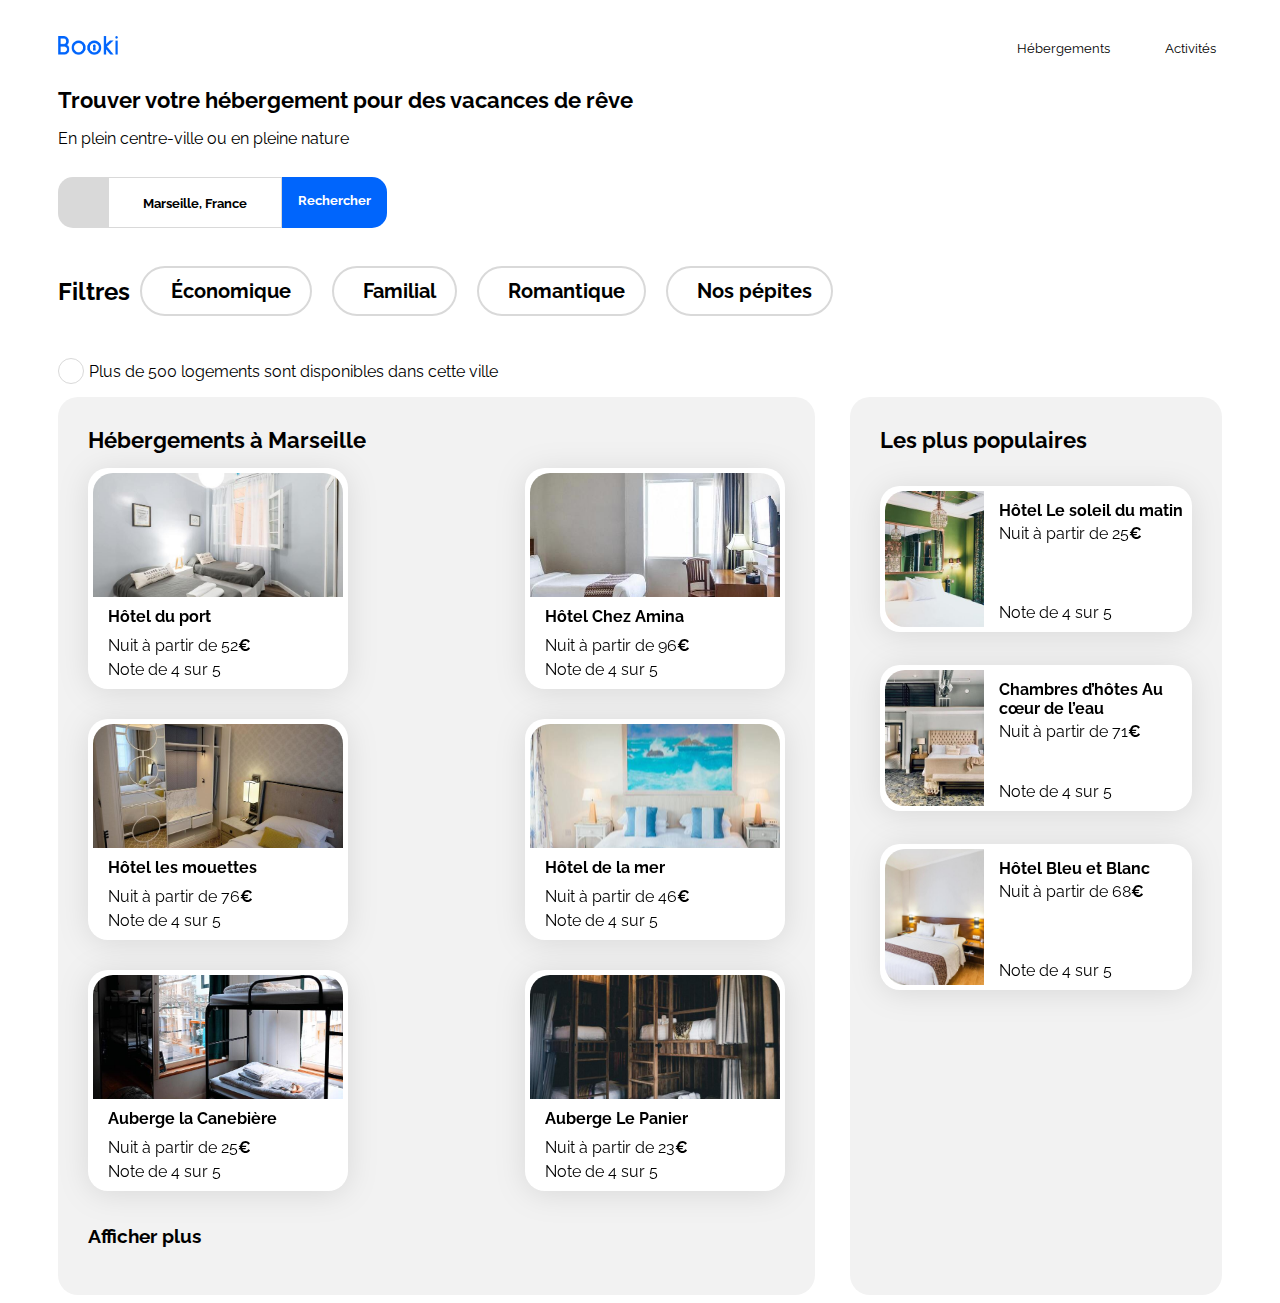
==== Projet 3/booki-starter-code-master/index.html @ 484a1b24 "Projet 3" ====
<!DOCTYPE html>
<html lang="fr">

<head>
    <meta charset="UTF-8">
    <meta name="viewport" content="width=device-width, initial-scale=1.0">
    <title>Booki</title>
    <link rel="preconnect" href="https://fonts.googleapis.com">
    <link rel="preconnect" href="https://fonts.gstatic.com" crossorigin>
    <link href="https://fonts.googleapis.com/css2?family=Raleway:wght@400;500;700&display=swap" rel="stylesheet">
    <link rel="stylesheet" href="https://cdnjs.cloudflare.com/ajax/libs/font-awesome/6.2.1/css/all.min.css"
        integrity="sha512-MV7K8+y+gLIBoVD59lQIYicR65iaqukzvf/nwasF0nqhPay5w/9lJmVM2hMDcnK1OnMGCdVK+iQrJ7lzPJQd1w=="
        crossorigin="anonymous" referrerpolicy="no-referrer" />
    <link rel="stylesheet" href="./css/style.css">
</head>

<body>
    <div class="main-container">
        <header>
            <div>
                <img class="logo" src=".//images/logo/Booki.png" alt="Logo Booki">
            </div>
            <nav> <!-- Manque barre top sur CSS -->
                    <button>Hébergements</button>
                    <button>Activités</button>
            </nav>
        </header>
        <main>
            <section class="info">
                <div class="headline">
                    <h2 class="section-title">Trouver votre hébergement pour des vacances de rêve</h2>
                    <p>En plein centre-ville ou en pleine nature</p>
                </div>
                <div class="search-bar">
                    <form action="">
                        <div class="logo-loc"><i class="fa-solid fa-location-dot"></i></div>
                        <input type="text" id="Lieu" value="Marseille, France"/>
                        <button type="submit"><div class="text-button">Rechercher</div></button>
                    </form>
                </div>
                <div class="filterbar">
                    <h2>Filtres</h2>
                    <button id="economique"><div class="logo-filter"><i class="fa-solid fa-money-bill-wave"></i></div> <h2>Économique</h2></button>
                    <button id="familial"><div class="logo-filter"><i class="fa-solid fa-person"></i></div> <h2>Familial</h2></button>
                    <button id="romantique"><div class="logo-filter"><i class="fa-solid fa-heart"></i></div> <h2>Romantique</h2></button>
                    <button id="pepites"><div class="logo-filter"><i class="fa-solid fa-fire"></i></div> <h2>Nos pépites</h2></button>
                </div>
                <div class="infobar">
                    <div><i class="fa-solid fa-info"></i></div>
                    <p>Plus de 500 logements sont disponibles dans cette ville</p>
                </div>
            </section>
            <div class="hebergements-and-populaires">
                <section class="hebergements">
                    <div class="hebergements-title">
                        <h2 class="section-title">Hébergements à Marseille</h2>
                    </div>
                    <div class="hebergements-cards">
                        <a href=""">  <!-- Hôtel du port -->
                            <article class="card">
                                <img src="./images/hebergements/fred-kleber.jpg" alt="Image de la chambre d'hôtel montrant deux lits">
                                <div class="card-content">
                                    <div class="card-txt">
                                        <h3 class="card-title">Hôtel du port</h3>
                                        <p class="card-subtitle">Nuit à partir de 52<span class="euro">€</span></p>
                                    </div>
                                    <div class="card-rating">
                                        <i class="fa-xs fa-solid fa-star" aria-hidden="true"></i>
                                        <i class="fa-xs fa-solid fa-star" aria-hidden="true"></i>
                                        <i class="fa-xs fa-solid fa-star" aria-hidden="true"></i>
                                        <i class="fa-xs fa-solid fa-star" aria-hidden="true"></i>
                                        <i class="fa-xs fa-solid fa-star neutral-star" aria-hidden="true"></i>
                                        <span class="sr-only">Note de 4 sur 5</span>
                                    </div>
                                </div>
                            </article>
                        </a>
                        <a href=""">  <!-- Hôtel Chez Amina -->
                            <article class="card">
                                <img src="./images/hebergements/febrian-zakaria.jpg" alt="Image de la chambre d'hôtel montrant un lit et un bureau">
                                <div class="card-content">
                                    <div class="card-txt">
                                        <h3 class="card-title">Hôtel Chez Amina</h3>
                                        <p class="card-subtitle">Nuit à partir de 96<span class="euro">€</span></p>
                                    </div>
                                    <div class="card-rating">
                                        <i class="fa-xs fa-solid fa-star" aria-hidden="true"></i>
                                        <i class="fa-xs fa-solid fa-star" aria-hidden="true"></i>
                                        <i class="fa-xs fa-solid fa-star" aria-hidden="true"></i>
                                        <i class="fa-xs fa-solid fa-star" aria-hidden="true"></i>
                                        <i class="fa-xs fa-solid fa-star neutral-star" aria-hidden="true"></i>
                                        <span class="sr-only">Note de 4 sur 5</span>
                                    </div>
                                </div>
                            </article>
                        </a>
                        <a href=""">  <!-- Hôtel Les Mouettes -->
                            <article class="card">
                                <img src="./images/hebergements/reisetopia.jpg" alt="Image de la chambre d'hôtel montrant un lit et un dressing">
                                <div class="card-content">
                                    <div class="card-txt">
                                        <h3 class="card-title">Hôtel les mouettes</h3>
                                        <p class="card-subtitle">Nuit à partir de 76<span class="euro">€</span></p>
                                    </div>
                                    <div class="card-rating">
                                        <i class="fa-xs fa-solid fa-star" aria-hidden="true"></i>
                                        <i class="fa-xs fa-solid fa-star" aria-hidden="true"></i>
                                        <i class="fa-xs fa-solid fa-star" aria-hidden="true"></i>
                                        <i class="fa-xs fa-solid fa-star" aria-hidden="true"></i>
                                        <i class="fa-xs fa-solid fa-star neutral-star" aria-hidden="true"></i>
                                        <span class="sr-only">Note de 4 sur 5</span>
                                    </div>
                                </div>
                            </article>
                        </a>
                        <a href=""">  <!-- Hôtel de la mer -->
                            <article class="card">
                                <img src="./images/hebergements/annie-spratt.jpg" alt="Image de la chambre d'hôtel montrant un lit avec un cadre au dessus">
                                <div class="card-content">
                                    <div class="card-txt">
                                        <h3 class="card-title">Hôtel de la mer</h3>
                                        <p class="card-subtitle">Nuit à partir de 46<span class="euro">€</span></p>
                                    </div>
                                    <div class="card-rating">
                                        <i class="fa-xs fa-solid fa-star" aria-hidden="true"></i>
                                        <i class="fa-xs fa-solid fa-star" aria-hidden="true"></i>
                                        <i class="fa-xs fa-solid fa-star" aria-hidden="true"></i>
                                        <i class="fa-xs fa-solid fa-star" aria-hidden="true"></i>
                                        <i class="fa-xs fa-solid fa-star neutral-star" aria-hidden="true"></i>
                                        <span class="sr-only">Note de 4 sur 5</span>
                                    </div>
                                </div>
                            </article>
                        </a>
                        <a href=""">  <!-- Auberge la canebière -->
                            <article class="card">
                                <img src="./images/hebergements/marcus-loke.jpg" alt="Image de la chambre d'hôtel montrant deux lits superposés">
                                <div class="card-content">
                                    <div class="card-txt">
                                        <h3 class="card-title">Auberge la Canebière</h3>
                                        <p class="card-subtitle">Nuit à partir de 25<span class="euro">€</span></p>
                                    </div>
                                    <div class="card-rating">
                                        <i class="fa-xs fa-solid fa-star" aria-hidden="true"></i>
                                        <i class="fa-xs fa-solid fa-star" aria-hidden="true"></i>
                                        <i class="fa-xs fa-solid fa-star" aria-hidden="true"></i>
                                        <i class="fa-xs fa-solid fa-star" aria-hidden="true"></i>
                                        <i class="fa-xs fa-solid fa-star neutral-star" aria-hidden="true"></i>
                                        <span class="sr-only">Note de 4 sur 5</span>
                                    </div>
                                </div>
                            </article>
                        </a>
                        <a href=""">  <!-- Auberge le Panier -->
                            <article class="card">
                                <img src="./images/hebergements/nicate-lee.jpg" alt="Image de la chambre d'hôtel montrant plusieurs lits superposés en bois">
                                <div class="card-content">
                                    <div class="card-txt">
                                        <h3 class="card-title">Auberge Le Panier</h3>
                                        <p class="card-subtitle">Nuit à partir de 23<span class="euro">€</span></p>
                                    </div>
                                    <div class="card-rating">
                                        <i class="fa-xs fa-solid fa-star" aria-hidden="true"></i>
                                        <i class="fa-xs fa-solid fa-star" aria-hidden="true"></i>
                                        <i class="fa-xs fa-solid fa-star" aria-hidden="true"></i>
                                        <i class="fa-xs fa-solid fa-star" aria-hidden="true"></i>
                                        <i class="fa-xs fa-solid fa-star neutral-star" aria-hidden="true"></i>
                                        <span class="sr-only">Note de 4 sur 5</span>
                                    </div>
                                </div>
                            </article>
                        </a>
                    </div>
                    <div>
                        <a href="#">
                            <h3>Afficher plus</h3>
                        </a>
                    </div>
                </section>
                <section class="populaires">
                    <div class="populaires-title">
                        <h2 class="section-title">Les plus populaires</h2>
                        <i class="fa-solid fa-chart-line" aria-hidden="true"></i>
                    </div>
                    <div class="populaires-cards">
                        <a href="#">
                            <article class="card">
                                <img src="./images/hebergements/emile-guillemot.jpg" alt="Image de la chambre d'hôtel montrant un lit">
                                <div class="card-content">
                                    <div class="card-txt">
                                        <h3 class="card-title">Hôtel Le soleil du matin</h3>
                                        <p class="card-subtitle">Nuit à partir de 25<span class="euro">€</span></p>
                                    </div>
                                    <div class="card-rating">
                                        <i class="fa-xs fa-solid fa-star" aria-hidden="true"></i>
                                        <i class="fa-xs fa-solid fa-star" aria-hidden="true"></i>
                                        <i class="fa-xs fa-solid fa-star" aria-hidden="true"></i>
                                        <i class="fa-xs fa-solid fa-star" aria-hidden="true"></i>
                                        <i class="fa-xs fa-solid fa-star neutral-star" aria-hidden="true"></i>
                                        <span class="sr-only">Note de 4 sur 5</span>
                                    </div>
                                </div>
                            </article>
                        </a>
                        <a href="#">
                            <article class="card">
                                <img src="./images/hebergements/aw-creative.jpg" alt="Image de la chambre d'hôtel montrant un lit">
                                <div class="card-content">
                                    <div class="card-txt">
                                        <h3 class="card-title">Chambres d’hôtes Au cœur de l’eau</h3>
                                        <p class="card-subtitle">Nuit à partir de 71<span class="euro">€</span></p>
                                    </div>
                                    <div class="card-rating">
                                        <i class="fa-xs fa-solid fa-star" aria-hidden="true"></i>
                                        <i class="fa-xs fa-solid fa-star" aria-hidden="true"></i>
                                        <i class="fa-xs fa-solid fa-star" aria-hidden="true"></i>
                                        <i class="fa-xs fa-solid fa-star" aria-hidden="true"></i>
                                        <i class="fa-xs fa-solid fa-star neutral-star" aria-hidden="true"></i>
                                        <span class="sr-only">Note de 4 sur 5</span>
                                    </div>
                                </div>
                            </article>
                        </a>
                        <a href="#">
                            <article class="card">
                                <img src="./images/hebergements/febrian-zakaria2.jpg" alt="Image de la chambre d'hôtel montrant un lit">
                                <div class="card-content">
                                    <div class="card-txt">
                                        <h3 class="card-title">Hôtel Bleu et Blanc</h3>
                                        <p class="card-subtitle">Nuit à partir de 68<span class="euro">€</span></p>
                                    </div>
                                    <div class="card-rating">
                                        <i class="fa-xs fa-solid fa-star" aria-hidden="true"></i>
                                        <i class="fa-xs fa-solid fa-star" aria-hidden="true"></i>
                                        <i class="fa-xs fa-solid fa-star" aria-hidden="true"></i>
                                        <i class="fa-xs fa-solid fa-star" aria-hidden="true"></i>
                                        <i class="fa-xs fa-solid fa-star neutral-star" aria-hidden="true"></i>
                                        <span class="sr-only">Note de 4 sur 5</span>
                                    </div>
                                </div>
                            </article>
                        </a>
                    </div>
                </section>
            </div>
        </main>
        <footer></footer>
    </div>
</body>

</html>
---- Projet 3/booki-starter-code-master/css/style.css ----
/****** General ***********/
* {
    font-family: 'Raleway', sans-serif;
}

:root {
    --main-color: #0065FC;
    --main-bg-color: #F2F2F2;
    --filter-bg-color: #DEEBFF;
}

.fa-solid {
    color: var(--main-color);
}

body {
    display: flex;
    justify-content: center;
}

header {
    display: flex;
    justify-content: space-between;
    align-items: center;
    height: 79px;
}

.main-container {
    width: 100%;
    max-width: 1440px;
    padding: 0 50px;
    box-sizing: border-box;
}

a {
    color: inherit;
    text-decoration: none;
}

.logo {
    height: 19px;
}

nav button {
    background: none;
    border: none;
    padding-left: 45px;
    height: 35px;
}

nav button:hover {
    color: #0065FC;
    border-top: #0065FC 2px;
}



.search-bar form {
    display: flex;
    align-items: center;
    height: 49px;
    margin: 30px 0;

    .logo-loc {
        display: flex;
        justify-content: center;
        align-items: center;
        background-color: #D9D9D9;
        height: 51px;
        width: 50px;
        text-align: center;
        border-top-left-radius: 15px;
        border-bottom-left-radius: 15px;

        i {
            font-size: 18px;
            color: black;
        }
    }

    input {
        text-align: center;
        size: 18px;
        font-weight: 700;
        border: #D9D9D9 1px solid;
        height: 100%;
        padding: 0;
        margin: 0;
    }

    button {
        border-top-right-radius: 15px;
        border-bottom-right-radius: 15px;
        color: white;
        background-color: #0065FC;
        border-color: #0065FC;
        border-style: none;
        padding: 15px 16px;
    }

    .text-button {
        height: 21px;
        font-weight: 700;
    }
}

.filterbar {
    margin: 20px 0;
    display: flex;
    align-items: center;

    button {
        display: flex;
        align-items: center;
        height: 50px;
        background: none;
        border: #D9D9D9 2px solid;
        border-radius: 25px;
        padding: 4px 19px;
        margin: 0 10px;
    }

    button:hover {
        background-color: #DEEBFF;
    }

    .logo-filter {
        font-size: 22px;
        margin: 0 5px;
    }
}

.infobar {
    display: flex;
    align-items: center;

    .fa-info {
        display: flex;
        font-size: 10px;
        height: 24px;
        width: 24px;
        border: #D9D9D9 1px solid;
        border-radius: 300px;
        margin-right: 5px;
        justify-content: space-around;
        align-items: center;
    }
}

.section-title {
    margin: 0;
    font-size: 22px;
}

.card {
    background-color: white;
    border-radius: 20px;
    padding: 5px;
    filter: drop-shadow(0px 3px 15px rgba(0, 0, 0, 0.1));
}

.card img {
    object-fit: cover;
}

.card-title {
    font-size: 16px;
}

.euro {
    font-weight: 700;
}

.neutral-star {
    color: var(--main-bg-color)
}

/****** Hebergements And Populaires ***********/
.hebergements-and-populaires {
    display: flex;
    justify-content: space-between;
}

.hebergements-and-populaires section {
    background-color: var(--main-bg-color);
    border-radius: 20px;
    padding: 30px;
    box-sizing: border-box;
}

/****** Hebergements ***********/
.hebergements {
    width: 65%;
}

.hebergements-title {
    display: flex;
    justify-content: space-between;
    align-items: center;
}

.hebergements-cards {
    display: flex;
    flex-wrap: wrap;
    justify-content: space-between;
    align-items: center;
}

.hebergements-cards .card {
    display: flex;
    flex-direction: column;
    margin: 15px 0;
}

.hebergements-cards img {
    width: 250px;
    height: 124px;
    border-top-left-radius: 20px;
    border-top-right-radius: 20px;
}

.hebergements-cards .card-content {
    width: 67%;
    padding-left: 15px;
    display: flex;
    flex-direction: column;
    justify-content: space-between;
    box-sizing: border-box;
}

.hebergements-cards .card-title {
    width: 200px;
    margin-top: 10px;
    margin-bottom: 0;
}

.hebergements-cards .card-subtitle {
    margin-bottom: 5px;
    margin-top: 10px;
}

.hebergements-cards .card-rating {
    margin-bottom: 5px;
}

/****** Populaires ***********/
.populaires {
    width: 32%;
}

.populaires-title {
    display: flex;
    justify-content: space-between;
    align-items: center;
}

.populaires-cards .card {
    display: flex;
    margin-top: 33px;
}

.populaires-cards img {
    width: 33%;
    height: 136px;
    border-top-left-radius: 20px;
    border-bottom-left-radius: 20px;
}

.populaires-cards .card-content {
    width: 67%;
    padding-left: 15px;
    display: flex;
    flex-direction: column;
    justify-content: space-between;
    box-sizing: border-box;
}

.populaires-cards .card-title {
    margin-top: 10px;
    margin-bottom: 4px;
}

.populaires-cards .card-subtitle {
    margin: 0;
}

.populaires-cards .card-rating {
    margin-bottom: 5px;
}




/* Le code ci-dessous correspond à la version responsive uniquement */

/****** Media queries ***********/
/* Medium devices (tablets, less/equal than 1024px) */
@media (max-width: 1024px) {
    .hebergements-and-populaires {
        flex-direction: column;
    }

    .hebergements {
        width: 100%;
    }

    .populaires {
        width: 100%;
        margin-top: 50px;
    }

    .populaires-cards {
        display: flex;
        flex-direction: row;
        justify-content: space-between;
    }

    .populaires-cards a {
        width: 30%;
    }

    .populaires-cards .card-title {
        font-size: 14px;
    }

    .populaires-cards .card-subtitle {
        font-size: 13px;
    }
}

/* Small devices (phones, less than 768px) */
@media (max-width: 767.98px) {
    /* ... */
}
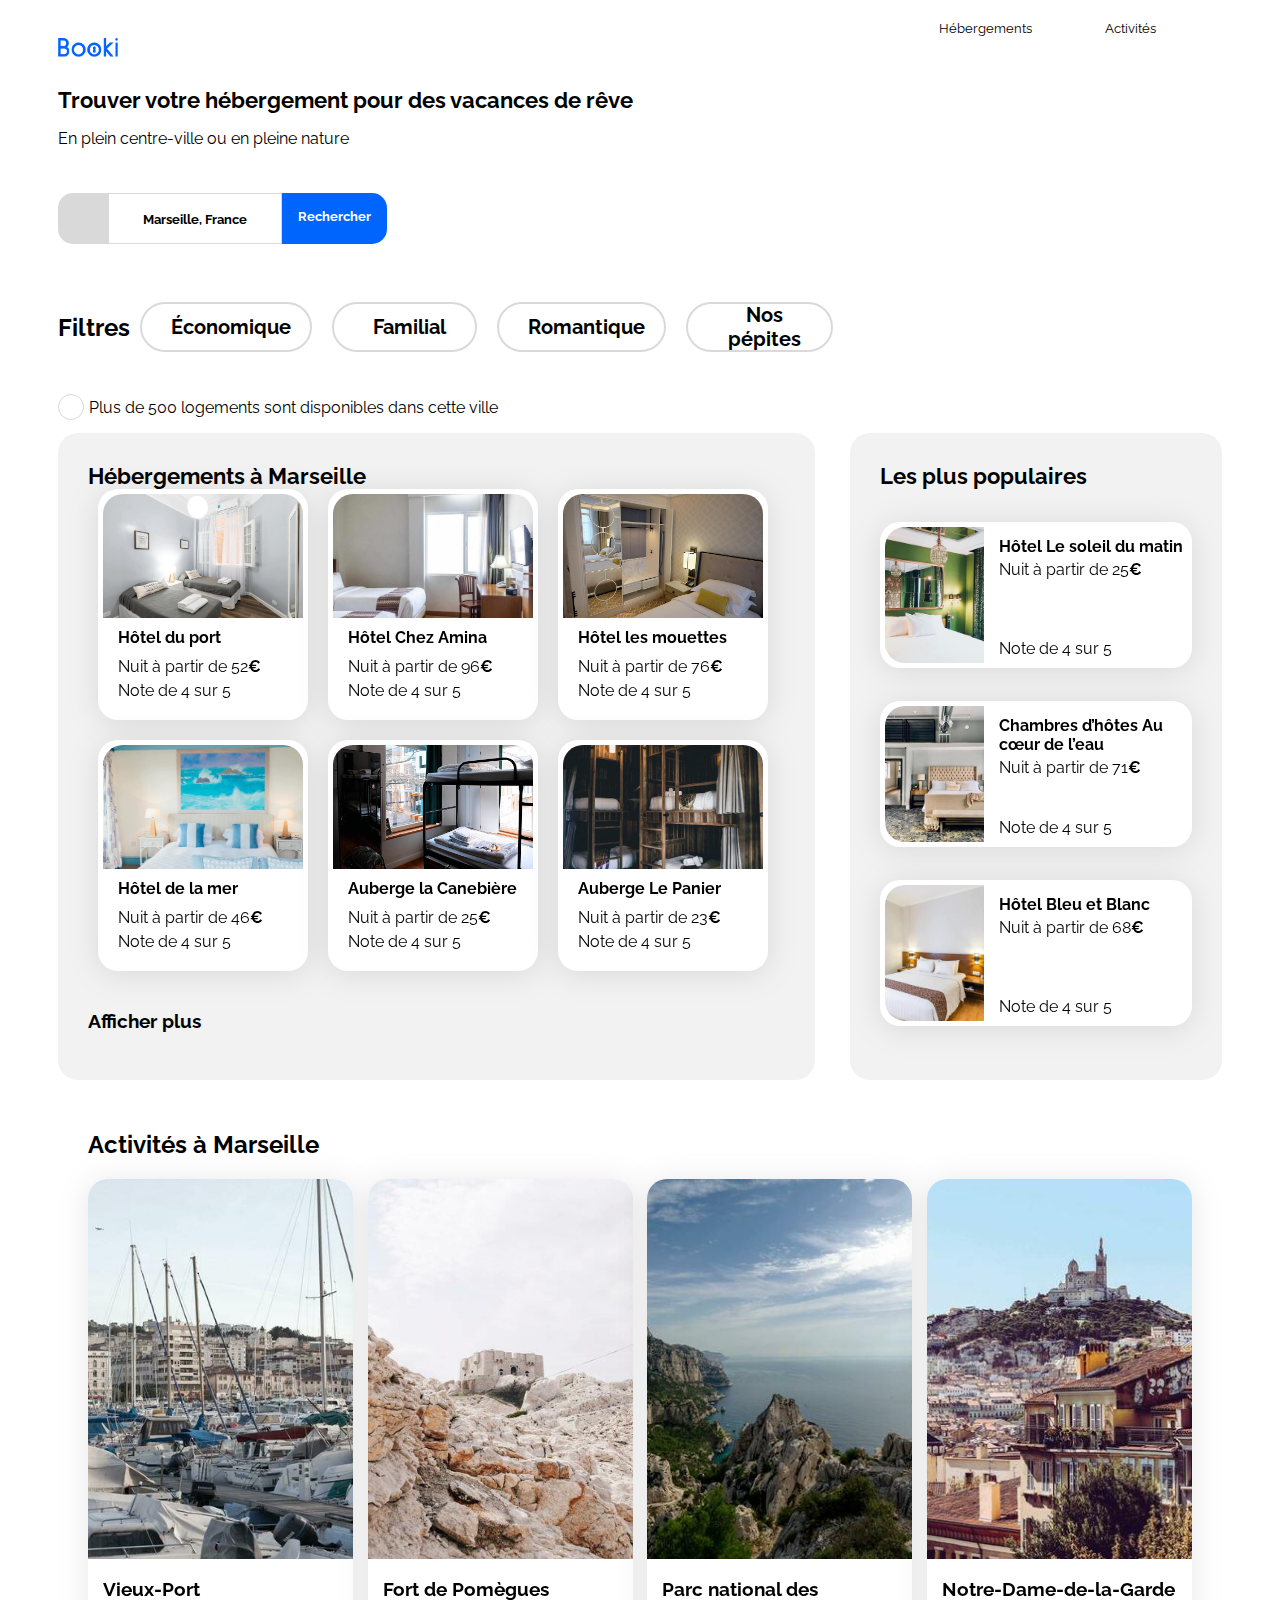
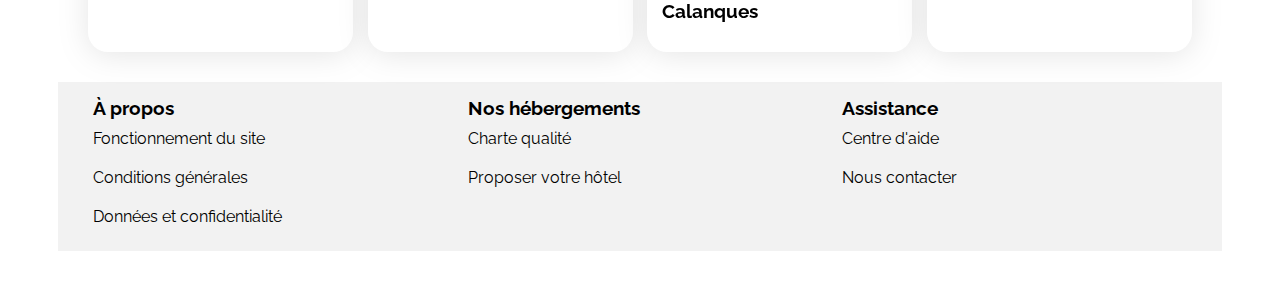
==== commit c19d115d: "Update 27/02 projet 3" ====
--- a/Projet 3/booki-starter-code-master/index.html
+++ b/Projet 3/booki-starter-code-master/index.html
@@ -17,12 +17,16 @@
 <body>
     <div class="main-container">
         <header>
-            <div>
+            <div class="logo-header">
                 <img class="logo" src=".//images/logo/Booki.png" alt="Logo Booki">
             </div>
             <nav> <!-- Manque barre top sur CSS -->
+                <a href="#hebergements">
                     <button>Hébergements</button>
+                </a>
+                <a href="#activites">
                     <button>Activités</button>
+                </a>
             </nav>
         </header>
         <main>
@@ -33,17 +37,27 @@
                 </div>
                 <div class="search-bar">
                     <form action="">
+                        <label for="lieu">
                         <div class="logo-loc"><i class="fa-solid fa-location-dot"></i></div>
-                        <input type="text" id="Lieu" value="Marseille, France"/>
-                        <button type="submit"><div class="text-button">Rechercher</div></button>
+                        </label>
+                        <input type="text" id="lieu" value="Marseille, France"/>
+                        <button type="submit"><div class="text-button"><span>Rechercher</span></div></button>
                     </form>
                 </div>
                 <div class="filterbar">
-                    <h2>Filtres</h2>
-                    <button id="economique"><div class="logo-filter"><i class="fa-solid fa-money-bill-wave"></i></div> <h2>Économique</h2></button>
-                    <button id="familial"><div class="logo-filter"><i class="fa-solid fa-person"></i></div> <h2>Familial</h2></button>
-                    <button id="romantique"><div class="logo-filter"><i class="fa-solid fa-heart"></i></div> <h2>Romantique</h2></button>
-                    <button id="pepites"><div class="logo-filter"><i class="fa-solid fa-fire"></i></div> <h2>Nos pépites</h2></button>
+                    <div class="filter-title">
+                        <h2>Filtres</h2>
+                    </div>
+                    <div class="filter-button">
+                        <div class="container1">
+                            <button id="button-container"><div class="logo-filter"><i class="fa-solid fa-money-bill-wave"></i></div> <h2 class="text-filter">Économique</h2></button>
+                            <button id="button-container"><div class="logo-filter"><i class="fa-solid fa-person"></i></div> <h2 class="text-filter">Familial</h2></button>
+                        </div>
+                        <div class="container2">
+                            <button id="button-container"><div class="logo-filter"><i class="fa-solid fa-heart"></i></div> <h2 class="text-filter">Romantique</h2></button>
+                            <button id="button-container"><div class="logo-filter"><i class="fa-solid fa-fire"></i></div> <h2 class="text-filter">Nos pépites</h2></button>
+                        </div>
+                    </div>
                 </div>
                 <div class="infobar">
                     <div><i class="fa-solid fa-info"></i></div>
@@ -51,11 +65,12 @@
                 </div>
             </section>
             <div class="hebergements-and-populaires">
-                <section class="hebergements">
+                <section class="hebergements" id="hebergements">
                     <div class="hebergements-title">
                         <h2 class="section-title">Hébergements à Marseille</h2>
                     </div>
                     <div class="hebergements-cards">
+                        <div class="list">
                         <a href=""">  <!-- Hôtel du port -->
                             <article class="card">
                                 <img src="./images/hebergements/fred-kleber.jpg" alt="Image de la chambre d'hôtel montrant deux lits">
@@ -113,6 +128,8 @@
                                 </div>
                             </article>
                         </a>
+                        </div>
+                        <div class="list">
                         <a href=""">  <!-- Hôtel de la mer -->
                             <article class="card">
                                 <img src="./images/hebergements/annie-spratt.jpg" alt="Image de la chambre d'hôtel montrant un lit avec un cadre au dessus">
@@ -170,8 +187,9 @@
                                 </div>
                             </article>
                         </a>
-                    </div>
-                    <div>
+                        </div>
+                    </div>
+                    <div class="more">
                         <a href="#">
                             <h3>Afficher plus</h3>
                         </a>
@@ -243,8 +261,58 @@
                     </div>
                 </section>
             </div>
+            <div class="activite" id="activites">
+                <div class="activite-title">
+                    <h2>Activités à Marseille</h2>
+                </div>
+                <div class="activite-cards">
+                    <a href="#">
+                        <article class="card">
+                                <img src=".//images/activites/reno-laithienne.jpg" alt="Photo d'un port">
+                                <h3>Vieux-Port</h3>
+                        </article>
+                    </a>
+                    <a href="#">
+                        <article class="card">
+                                <img src=".//images/activites/paul-hermann.jpg" alt="Photo d'un fort">
+                                <h3>Fort de Pomègues</h3>
+                        </article>
+                    </a>
+                    <a href="#">
+                        <article class="card">
+                                <img src=".//images/activites/kilyan-sockalingum.jpg" alt="Photo d'un paysage étant un parc national">
+                                <h3>Parc national des Calanques</h3>
+                        </article>
+                    </a>
+                    <a href="#">
+                        <article class="card">
+                                <img src=".//images/activites/florian-wehde.jpg" alt="Photo d'un monument qui surplombe la ville">
+                                <h3>Notre-Dame-de-la-Garde</h3>
+                        </article>
+                    </a>
+                </div>
+            </div>
         </main>
-        <footer></footer>
+        <footer>
+            <div class="footer-container">
+                <section class="infos">
+                    <H3>À propos</H3>
+                    <a href="#">Fonctionnement du site</a>
+                    <a href="#">Conditions générales</a>
+                    <a href="#">Données et confidentialité</a>
+                </section>
+                <section class="hebergements">
+                    <H3>Nos hébergements</H3>
+                    <a href="#">Charte qualité</a>
+                    <a href="#">Proposer votre hôtel</a>
+                </section>
+                <section class="help">
+                    <H3>Assistance</H3>
+                    <a href="#">Centre d'aide</a>
+                    <a href="#">Nous contacter</a>
+                </section>
+            </div>
+        </footer>
     </div>
 </body>
 
--- a/Projet 3/booki-starter-code-master/css/style.css
+++ b/Projet 3/booki-starter-code-master/css/style.css
@@ -21,8 +21,8 @@
 header {
     display: flex;
     justify-content: space-between;
-    align-items: center;
     height: 79px;
+    padding: 0;
 }
 
 .main-container {
@@ -37,23 +37,45 @@
     text-decoration: none;
 }
 
+.logo-header {
+    display: flex;
+    align-items: center;
+}
+
 .logo {
+    display: flex;
+    align-items: center;
     height: 19px;
+}
+
+nav {
+    display: flex;
+    justify-content: space-evenly;
+    height: 50%;
+    width: 30%;
+}
+
+nav a {
+    display: flex;
+    align-items: center;
+    height: 100%;
 }
 
 nav button {
     background: none;
     border: none;
-    padding-left: 45px;
-    height: 35px;
+    height: 100%;
 }
 
 nav button:hover {
     color: #0065FC;
-    border-top: #0065FC 2px;
-}
-
-
+    border-top: #0065FC 2px solid;
+}
+
+.info {
+    display: flex;
+    flex-direction: column;
+}
 
 .search-bar form {
     display: flex;
@@ -78,6 +100,10 @@
         }
     }
 
+    .logo-loc:hover {
+        cursor: pointer;
+    }
+
     input {
         text-align: center;
         size: 18px;
@@ -98,6 +124,10 @@
         padding: 15px 16px;
     }
 
+    button:hover {
+        cursor: pointer;
+    }
+
     .text-button {
         height: 21px;
         font-weight: 700;
@@ -112,7 +142,9 @@
     button {
         display: flex;
         align-items: center;
+        justify-content: center;
         height: 50px;
+        width: 25%;
         background: none;
         border: #D9D9D9 2px solid;
         border-radius: 25px;
@@ -128,6 +160,29 @@
         font-size: 22px;
         margin: 0 5px;
     }
+
+    .filter-button {
+        display: flex;
+        max-width: 100%;
+    }
+
+    .container1 {
+        display: flex;
+        justify-content: space-around;
+        width: 100%;
+    }
+
+    .container2 {
+        display: flex;
+        justify-content: space-around;
+        width: 100%;
+    }
+
+    #button-container {
+        display: flex;
+        width: 100%;
+    }
+
 }
 
 .infobar {
@@ -201,26 +256,36 @@
 
 .hebergements-cards {
     display: flex;
-    flex-wrap: wrap;
-    justify-content: space-between;
-    align-items: center;
+    flex-direction: column;
+    align-items: center;
+}
+
+.hebergements-cards .list {
+    display: flex;
+    width: 100%;
+    margin-bottom: 30px;
+}
+
+.hebergements-cards .list a {
+    width: 33%;
 }
 
 .hebergements-cards .card {
     display: flex;
     flex-direction: column;
-    margin: 15px 0;
+    margin: 0 10px;
+    height: 100%;
 }
 
 .hebergements-cards img {
-    width: 250px;
+    width: 100%;
     height: 124px;
     border-top-left-radius: 20px;
     border-top-right-radius: 20px;
 }
 
 .hebergements-cards .card-content {
-    width: 67%;
+    width: 100%;
     padding-left: 15px;
     display: flex;
     flex-direction: column;
@@ -229,7 +294,7 @@
 }
 
 .hebergements-cards .card-title {
-    width: 200px;
+    width: 100%;
     margin-top: 10px;
     margin-bottom: 0;
 }
@@ -288,8 +353,62 @@
     margin-bottom: 5px;
 }
 
-
-
+/****** Activités ***********/
+
+.activite {
+    padding: 30px;
+}
+
+.activite-cards {
+    display: flex;
+    justify-content: space-between;
+}
+
+.activite-cards a {
+    width: 24%;
+}
+
+.activite-cards .card {
+    padding: 0;
+    height: 100%;
+}
+
+.activite-cards .card img {
+    height: 380px;
+    width: 100%;
+    border-top-left-radius: 20px;
+    border-top-right-radius: 20px;
+}
+
+.activite-cards .card h3 {
+    margin: 15px;
+    padding-bottom: 15px;
+}
+
+/****** Footer ***********/
+
+.footer-container {
+    display: flex;
+    background-color: #F2F2F2;
+    padding: 0 20px;
+    margin-bottom: 30px;
+}
+
+.footer-container section {
+    display: flex;
+    flex-direction: column;
+    width: 33%;
+    margin: 15px;
+}
+
+.footer-container section h3 {
+    margin: 0;
+}
+
+.footer-container section a {
+    margin: 10px 0;
+    font-weight: 400;
+}
 
 /* Le code ci-dessous correspond à la version responsive uniquement */
 
@@ -326,9 +445,132 @@
     .populaires-cards .card-subtitle {
         font-size: 13px;
     }
+
+    .activite-cards .card img {
+        height: 200px;
+    }
+
+    .filterbar {
+        flex-direction: column;
+        align-items: flex-start;
+    }
 }
 
 /* Small devices (phones, less than 768px) */
 @media (max-width: 767.98px) {
-    /* ... */
+
+    .main-container {
+        padding: 0;
+    }
+
+    header {
+        flex-direction: column;
+        padding-bottom: 20px;
+    }
+
+    .logo-header {
+        justify-content: center;
+    }
+
+    nav {
+        width: 100%;
+    }
+
+    nav a {
+        width: 50%;
+        justify-content: center;
+    }
+
+    nav button {
+        width: 100%;
+        padding: 0;
+        border-bottom: #F2F2F2 2px solid;
+    }
+
+    nav button:hover {
+        border-bottom: #0065FC 2px solid;
+        border-top: none;
+    }
+
+    .search-bar form button {
+        border-radius: 15px;
+        position: relative;
+        left: -10px;
+    }
+
+    .search-bar .text-button span {
+        font-size: 30px;
+        display: inline-block;
+        text-indent: -999em;
+    }
+
+    .search-bar .text-button:after {
+        font-family: "FontAwesome";
+        display: block;
+        content: "\f002";
+        text-indent: 0;
+        position: relative;
+        top: -30px;
+    }
+
+    .filter-button {
+        flex-direction: column;
+        width: 100%;
+    }
+
+    .container1 {
+        margin-bottom: 20px;
+    }
+
+    .search-bar form {
+        justify-content: center;
+    }
+
+    .hebergements-and-populaires {
+        flex-direction: column-reverse;
+    }
+
+    .hebergements-and-populaires section {
+        border-radius: 0px;
+    }
+
+    .populaires-cards {
+        flex-direction: column;
+        align-items: center;
+    }
+
+    .populaires-cards a {
+        width: 100%;
+    }
+
+    #hebergements {
+        background-color: white;
+    }
+
+    .list {
+        flex-direction: column;
+        align-items: center;
+    }
+
+    .hebergements-cards .list a {
+        width: 100%;
+        margin: 10px;
+    }
+
+    .activite .activite-cards {
+        flex-direction: column;
+        align-items: center;
+    }
+
+    .activite .activite-cards a {
+        width: 100%;
+    }
+
+    .footer-container {
+        flex-direction: column;
+    }
+
+    .footer-container section {
+        width: 100%;
+    }
 }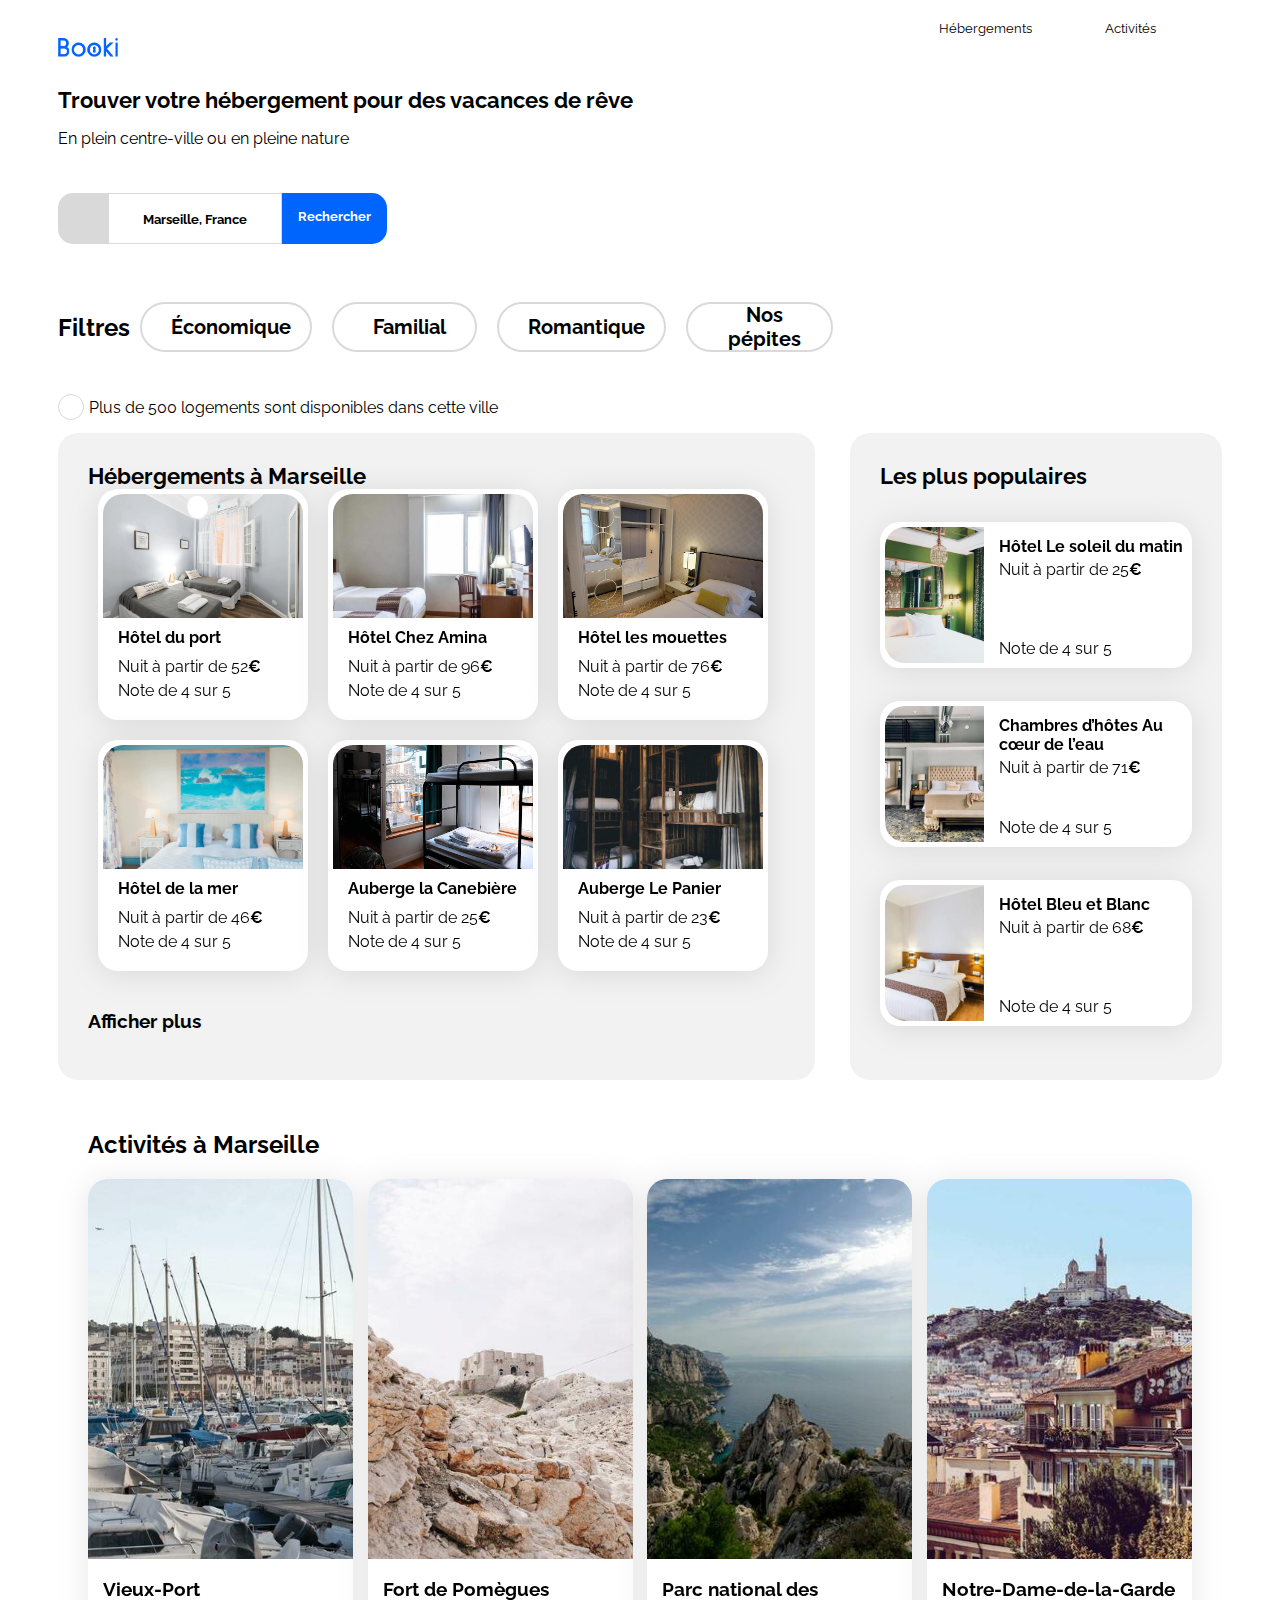
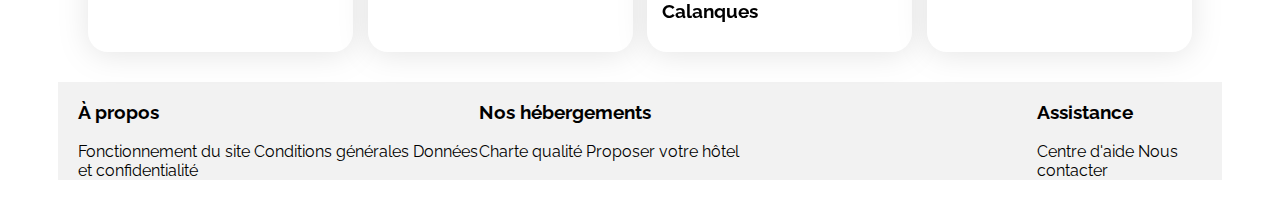
==== commit 576d6ab0: "Update 28/02 Com'" ====
--- a/Projet 3/booki-starter-code-master/index.html
+++ b/Projet 3/booki-starter-code-master/index.html
@@ -16,9 +16,9 @@
 
 <body>
     <div class="main-container">
-        <header>
-            <div class="logo-header">
-                <img class="logo" src=".//images/logo/Booki.png" alt="Logo Booki">
+        <header>  <!-- Ajout logo Booki et les boutons hébergements et activités -->
+            <div class="logo-header">  
+                <img class="logo" src="images/logo/Booki.png" alt="Logo Booki">
             </div>
             <nav> <!-- Manque barre top sur CSS -->
                 <a href="#hebergements">
@@ -30,21 +30,21 @@
             </nav>
         </header>
         <main>
-            <section class="info">
-                <div class="headline">
+            <section class="info"> <!-- Section d'informations -->
+                <div class="headline"> <!-- texte -->
                     <h2 class="section-title">Trouver votre hébergement pour des vacances de rêve</h2>
                     <p>En plein centre-ville ou en pleine nature</p>
                 </div>
-                <div class="search-bar">
+                <div class="search-bar"> <!-- Barre de recherche -->
                     <form action="">
                         <label for="lieu">
-                        <div class="logo-loc"><i class="fa-solid fa-location-dot"></i></div>
+                        <div class="logo-loc"><i class="fa-solid fa-location-dot"></i></div> <!-- Logo position -->
                         </label>
-                        <input type="text" id="lieu" value="Marseille, France"/>
-                        <button type="submit"><div class="text-button"><span>Rechercher</span></div></button>
+                        <input type="text" id="lieu" value="Marseille, France"/> <!-- Texte -->
+                        <button type="submit"><div class="text-button"><span>Rechercher</span></div></button> <!-- Bouton de recherche -->
                     </form>
                 </div>
-                <div class="filterbar">
+                <div class="filterbar"> <!-- Ajout des filtres en 2 conteneurs pour le responsive mobile -->
                     <div class="filter-title">
                         <h2>Filtres</h2>
                     </div>
@@ -69,11 +69,11 @@
                     <div class="hebergements-title">
                         <h2 class="section-title">Hébergements à Marseille</h2>
                     </div>
-                    <div class="hebergements-cards">
-                        <div class="list">
+                    <div class="hebergements-cards"> <!-- Ajout des hébergements en 2 listes de 3 hébergements -->
+                        <div class="list"> <!-- Liste numéro 1 -->
                         <a href=""">  <!-- Hôtel du port -->
                             <article class="card">
-                                <img src="./images/hebergements/fred-kleber.jpg" alt="Image de la chambre d'hôtel montrant deux lits">
+                                <img src="images/hebergements/fred-kleber.jpg" alt="Chambre hôtel du port">
                                 <div class="card-content">
                                     <div class="card-txt">
                                         <h3 class="card-title">Hôtel du port</h3>
@@ -92,7 +92,7 @@
                         </a>
                         <a href=""">  <!-- Hôtel Chez Amina -->
                             <article class="card">
-                                <img src="./images/hebergements/febrian-zakaria.jpg" alt="Image de la chambre d'hôtel montrant un lit et un bureau">
+                                <img src="images/hebergements/febrian-zakaria.jpg" alt="Chambre hôtel chez Amina">
                                 <div class="card-content">
                                     <div class="card-txt">
                                         <h3 class="card-title">Hôtel Chez Amina</h3>
@@ -111,7 +111,7 @@
                         </a>
                         <a href=""">  <!-- Hôtel Les Mouettes -->
                             <article class="card">
-                                <img src="./images/hebergements/reisetopia.jpg" alt="Image de la chambre d'hôtel montrant un lit et un dressing">
+                                <img src="images/hebergements/reisetopia.jpg" alt="Chambre hôtel Les Mouettes">
                                 <div class="card-content">
                                     <div class="card-txt">
                                         <h3 class="card-title">Hôtel les mouettes</h3>
@@ -129,10 +129,10 @@
                             </article>
                         </a>
                         </div>
-                        <div class="list">
+                        <div class="list"> <!-- Liste numéro 2 -->
                         <a href=""">  <!-- Hôtel de la mer -->
                             <article class="card">
-                                <img src="./images/hebergements/annie-spratt.jpg" alt="Image de la chambre d'hôtel montrant un lit avec un cadre au dessus">
+                                <img src="images/hebergements/annie-spratt.jpg" alt="Chambre hôtel de la mer">
                                 <div class="card-content">
                                     <div class="card-txt">
                                         <h3 class="card-title">Hôtel de la mer</h3>
@@ -151,7 +151,7 @@
                         </a>
                         <a href=""">  <!-- Auberge la canebière -->
                             <article class="card">
-                                <img src="./images/hebergements/marcus-loke.jpg" alt="Image de la chambre d'hôtel montrant deux lits superposés">
+                                <img src="images/hebergements/marcus-loke.jpg" alt="Chambre auberge la canebière">
                                 <div class="card-content">
                                     <div class="card-txt">
                                         <h3 class="card-title">Auberge la Canebière</h3>
@@ -170,7 +170,7 @@
                         </a>
                         <a href=""">  <!-- Auberge le Panier -->
                             <article class="card">
-                                <img src="./images/hebergements/nicate-lee.jpg" alt="Image de la chambre d'hôtel montrant plusieurs lits superposés en bois">
+                                <img src="images/hebergements/nicate-lee.jpg" alt="Chambre Auberge le Panier">
                                 <div class="card-content">
                                     <div class="card-txt">
                                         <h3 class="card-title">Auberge Le Panier</h3>
@@ -195,7 +195,7 @@
                         </a>
                     </div>
                 </section>
-                <section class="populaires">
+                <section class="populaires"> <!-- Liste d'hébergements populaires -->
                     <div class="populaires-title">
                         <h2 class="section-title">Les plus populaires</h2>
                         <i class="fa-solid fa-chart-line" aria-hidden="true"></i>
@@ -203,7 +203,7 @@
                     <div class="populaires-cards">
                         <a href="#">
                             <article class="card">
-                                <img src="./images/hebergements/emile-guillemot.jpg" alt="Image de la chambre d'hôtel montrant un lit">
+                                <img src="images/hebergements/emile-guillemot.jpg" alt="Chambre hôtel Le soleil du matin">
                                 <div class="card-content">
                                     <div class="card-txt">
                                         <h3 class="card-title">Hôtel Le soleil du matin</h3>
@@ -222,7 +222,7 @@
                         </a>
                         <a href="#">
                             <article class="card">
-                                <img src="./images/hebergements/aw-creative.jpg" alt="Image de la chambre d'hôtel montrant un lit">
+                                <img src="images/hebergements/aw-creative.jpg" alt="Chambre d'hôtes au coeur de l'eau">
                                 <div class="card-content">
                                     <div class="card-txt">
                                         <h3 class="card-title">Chambres d’hôtes Au cœur de l’eau</h3>
@@ -241,7 +241,7 @@
                         </a>
                         <a href="#">
                             <article class="card">
-                                <img src="./images/hebergements/febrian-zakaria2.jpg" alt="Image de la chambre d'hôtel montrant un lit">
+                                <img src="images/hebergements/febrian-zakaria2.jpg" alt="Chambre hôtel Bleu et Blanc">
                                 <div class="card-content">
                                     <div class="card-txt">
                                         <h3 class="card-title">Hôtel Bleu et Blanc</h3>
@@ -261,57 +261,57 @@
                     </div>
                 </section>
             </div>
-            <div class="activite" id="activites">
+            <section class="activite" id="activites"> <!-- Ajout de la section activité -->
                 <div class="activite-title">
                     <h2>Activités à Marseille</h2>
                 </div>
                 <div class="activite-cards">
                     <a href="#">
                         <article class="card">
-                                <img src=".//images/activites/reno-laithienne.jpg" alt="Photo d'un port">
+                                <img src="images/activites/reno-laithienne.jpg" alt="Vieux-Port">
                                 <h3>Vieux-Port</h3>
                         </article>
                     </a>
                     <a href="#">
                         <article class="card">
-                                <img src=".//images/activites/paul-hermann.jpg" alt="Photo d'un fort">
+                                <img src="images/activites/paul-hermann.jpg" alt="Fort de Pomègues">
                                 <h3>Fort de Pomègues</h3>
                         </article>
                     </a>
                     <a href="#">
                         <article class="card">
-                                <img src=".//images/activites/kilyan-sockalingum.jpg" alt="Photo d'un paysage étant un parc national">
+                                <img src="images/activites/kilyan-sockalingum.jpg" alt="Parc national des Calanques">
                                 <h3>Parc national des Calanques</h3>
                         </article>
                     </a>
                     <a href="#">
                         <article class="card">
-                                <img src=".//images/activites/florian-wehde.jpg" alt="Photo d'un monument qui surplombe la ville">
+                                <img src="images/activites/florian-wehde.jpg" alt="Notre-Dame-de-la-Garde">
                                 <h3>Notre-Dame-de-la-Garde</h3>
                         </article>
                     </a>
                 </div>
-            </div>
+            </section>
         </main>
         <footer>
-            <div class="footer-container">
-                <section class="infos">
+            <section class="footer-container"> <!-- Ajout de la section footer en 3 divisions -->
+                <div class="infos">
                     <H3>À propos</H3>
                     <a href="#">Fonctionnement du site</a>
                     <a href="#">Conditions générales</a>
                     <a href="#">Données et confidentialité</a>
-                </section>
-                <section class="hebergements">
+                </div>
+                <div class="hebergements">
                     <H3>Nos hébergements</H3>
                     <a href="#">Charte qualité</a>
                     <a href="#">Proposer votre hôtel</a>
-                </section>
-                <section class="help">
+                </div>
+                <div class="help">
                     <H3>Assistance</H3>
                     <a href="#">Centre d'aide</a>
                     <a href="#">Nous contacter</a>
-                </section>
-            </div>
+                </div>
+            </section>
         </footer>
     </div>
 </body>
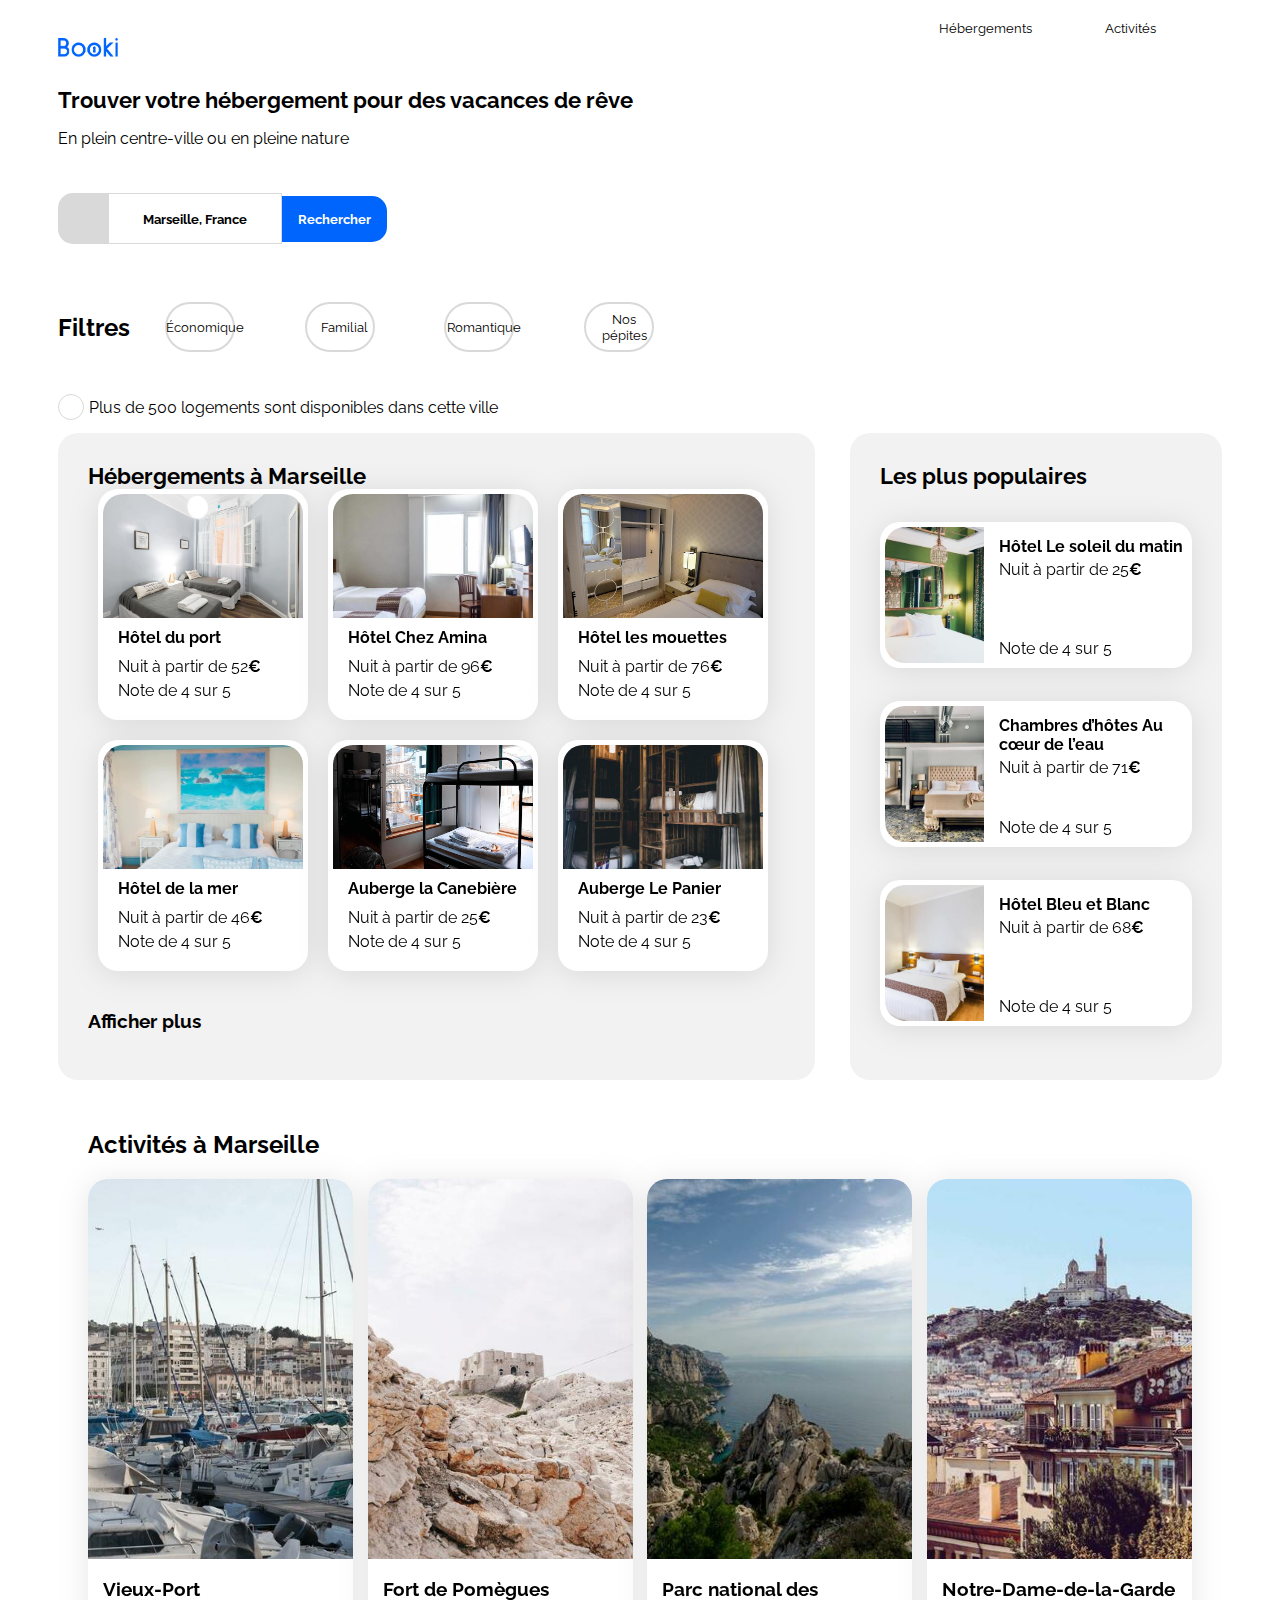
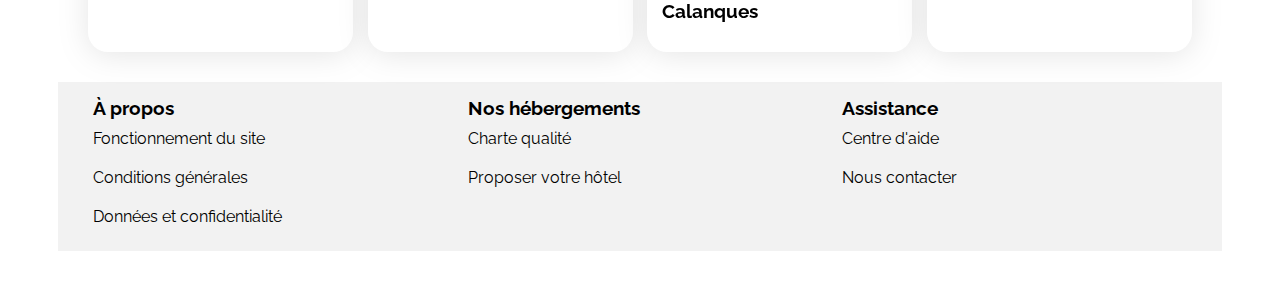
==== commit 365d1c2b: "Update 29/02" ====
--- a/Projet 3/booki-starter-code-master/index.html
+++ b/Projet 3/booki-starter-code-master/index.html
@@ -21,12 +21,12 @@
                 <img class="logo" src="images/logo/Booki.png" alt="Logo Booki">
             </div>
             <nav> <!-- Manque barre top sur CSS -->
-                <a href="#hebergements">
-                    <button>Hébergements</button>
-                </a>
-                <a href="#activites">
-                    <button>Activités</button>
-                </a>
+                <div>
+                    <button onclick="location.href='#hebergements'">Hébergements</button>
+                </div>
+                <div>
+                    <button onclick="location.href='#activites'">Activités</button>
+                </div>
             </nav>
         </header>
         <main>
@@ -36,12 +36,12 @@
                     <p>En plein centre-ville ou en pleine nature</p>
                 </div>
                 <div class="search-bar"> <!-- Barre de recherche -->
-                    <form action="">
+                    <form action="#">
                         <label for="lieu">
-                        <div class="logo-loc"><i class="fa-solid fa-location-dot"></i></div> <!-- Logo position -->
+                        <span class="logo-loc"><i class="fa-solid fa-location-dot"></i></span> <!-- Logo position -->
                         </label>
                         <input type="text" id="lieu" value="Marseille, France"/> <!-- Texte -->
-                        <button type="submit"><div class="text-button"><span>Rechercher</span></div></button> <!-- Bouton de recherche -->
+                        <button type="submit"><span class="text-button"><span>Rechercher</span></span></button> <!-- Bouton de recherche -->
                     </form>
                 </div>
                 <div class="filterbar"> <!-- Ajout des filtres en 2 conteneurs pour le responsive mobile -->
@@ -50,12 +50,12 @@
                     </div>
                     <div class="filter-button">
                         <div class="container1">
-                            <button id="button-container"><div class="logo-filter"><i class="fa-solid fa-money-bill-wave"></i></div> <h2 class="text-filter">Économique</h2></button>
-                            <button id="button-container"><div class="logo-filter"><i class="fa-solid fa-person"></i></div> <h2 class="text-filter">Familial</h2></button>
+                            <button class="button-container"><span class="logo-filter"><i class="fa-solid fa-money-bill-wave"></i></span> <span class="text-filter">Économique</span></button>
+                            <button class="button-container"><span class="logo-filter"><i class="fa-solid fa-person"></i></span> <span class="text-filter">Familial</span></button>
                         </div>
                         <div class="container2">
-                            <button id="button-container"><div class="logo-filter"><i class="fa-solid fa-heart"></i></div> <h2 class="text-filter">Romantique</h2></button>
-                            <button id="button-container"><div class="logo-filter"><i class="fa-solid fa-fire"></i></div> <h2 class="text-filter">Nos pépites</h2></button>
+                            <button class="button-container"><span class="logo-filter"><i class="fa-solid fa-heart"></i></span> <span class="text-filter">Romantique</span></button>
+                            <button class="button-container"><span class="logo-filter"><i class="fa-solid fa-fire"></i></span> <span class="text-filter">Nos pépites</span></button>
                         </div>
                     </div>
                 </div>
@@ -71,7 +71,7 @@
                     </div>
                     <div class="hebergements-cards"> <!-- Ajout des hébergements en 2 listes de 3 hébergements -->
                         <div class="list"> <!-- Liste numéro 1 -->
-                        <a href=""">  <!-- Hôtel du port -->
+                        <a href="#">  <!-- Hôtel du port -->
                             <article class="card">
                                 <img src="images/hebergements/fred-kleber.jpg" alt="Chambre hôtel du port">
                                 <div class="card-content">
@@ -90,7 +90,7 @@
                                 </div>
                             </article>
                         </a>
-                        <a href=""">  <!-- Hôtel Chez Amina -->
+                        <a href="#">  <!-- Hôtel Chez Amina -->
                             <article class="card">
                                 <img src="images/hebergements/febrian-zakaria.jpg" alt="Chambre hôtel chez Amina">
                                 <div class="card-content">
@@ -109,7 +109,7 @@
                                 </div>
                             </article>
                         </a>
-                        <a href=""">  <!-- Hôtel Les Mouettes -->
+                        <a href="#">  <!-- Hôtel Les Mouettes -->
                             <article class="card">
                                 <img src="images/hebergements/reisetopia.jpg" alt="Chambre hôtel Les Mouettes">
                                 <div class="card-content">
@@ -130,7 +130,7 @@
                         </a>
                         </div>
                         <div class="list"> <!-- Liste numéro 2 -->
-                        <a href=""">  <!-- Hôtel de la mer -->
+                        <a href="#">  <!-- Hôtel de la mer -->
                             <article class="card">
                                 <img src="images/hebergements/annie-spratt.jpg" alt="Chambre hôtel de la mer">
                                 <div class="card-content">
@@ -149,7 +149,7 @@
                                 </div>
                             </article>
                         </a>
-                        <a href=""">  <!-- Auberge la canebière -->
+                        <a href="#">  <!-- Auberge la canebière -->
                             <article class="card">
                                 <img src="images/hebergements/marcus-loke.jpg" alt="Chambre auberge la canebière">
                                 <div class="card-content">
@@ -168,7 +168,7 @@
                                 </div>
                             </article>
                         </a>
-                        <a href=""">  <!-- Auberge le Panier -->
+                        <a href="#">  <!-- Auberge le Panier -->
                             <article class="card">
                                 <img src="images/hebergements/nicate-lee.jpg" alt="Chambre Auberge le Panier">
                                 <div class="card-content">
--- a/Projet 3/booki-starter-code-master/css/style.css
+++ b/Projet 3/booki-starter-code-master/css/style.css
@@ -37,6 +37,8 @@
     text-decoration: none;
 }
 
+/****** HEADER ***********/
+
 .logo-header {
     display: flex;
     align-items: center;
@@ -53,12 +55,12 @@
     justify-content: space-evenly;
     height: 50%;
     width: 30%;
-}
-
-nav a {
-    display: flex;
-    align-items: center;
-    height: 100%;
+
+    a {
+        display: flex;
+        align-items: center;
+        height: 100%;
+    }
 }
 
 nav button {
@@ -71,6 +73,8 @@
     color: #0065FC;
     border-top: #0065FC 2px solid;
 }
+
+/****** INFOS / SEARCH BAR / FILTERBAR / INFOBAR ***********/
 
 .info {
     display: flex;
@@ -150,15 +154,15 @@
         border-radius: 25px;
         padding: 4px 19px;
         margin: 0 10px;
+
+        .logo-filter {
+            font-size: 22px;
+            margin: 0 5px;
+        }
     }
 
     button:hover {
         background-color: #DEEBFF;
-    }
-
-    .logo-filter {
-        font-size: 22px;
-        margin: 0 5px;
     }
 
     .filter-button {
@@ -202,6 +206,8 @@
     }
 }
 
+/****** Général et Card ***********/
+
 .section-title {
     margin: 0;
     font-size: 22px;
@@ -258,54 +264,54 @@
     display: flex;
     flex-direction: column;
     align-items: center;
-}
-
-.hebergements-cards .list {
-    display: flex;
-    width: 100%;
-    margin-bottom: 30px;
-}
-
-.hebergements-cards .list a {
-    width: 33%;
-}
-
-.hebergements-cards .card {
-    display: flex;
-    flex-direction: column;
-    margin: 0 10px;
-    height: 100%;
-}
-
-.hebergements-cards img {
-    width: 100%;
-    height: 124px;
-    border-top-left-radius: 20px;
-    border-top-right-radius: 20px;
-}
-
-.hebergements-cards .card-content {
-    width: 100%;
-    padding-left: 15px;
-    display: flex;
-    flex-direction: column;
-    justify-content: space-between;
-    box-sizing: border-box;
-}
-
-.hebergements-cards .card-title {
-    width: 100%;
-    margin-top: 10px;
-    margin-bottom: 0;
-}
-
-.hebergements-cards .card-subtitle {
-    margin-bottom: 5px;
-    margin-top: 10px;
-}
-
-.hebergements-cards .card-rating {
-    margin-bottom: 5px;
+
+    .list {
+        display: flex;
+        width: 100%;
+        margin-bottom: 30px;
+
+        a {
+            width: 33%;
+        }
+    }
+
+    .card {
+        display: flex;
+        flex-direction: column;
+        margin: 0 10px;
+        height: 100%;
+    }
+
+    img {
+        width: 100%;
+        height: 124px;
+        border-top-left-radius: 20px;
+        border-top-right-radius: 20px;
+    }
+
+    .card-content {
+        width: 100%;
+        padding-left: 15px;
+        display: flex;
+        flex-direction: column;
+        justify-content: space-between;
+        box-sizing: border-box;
+    }
+
+    .card-title {
+        width: 100%;
+        margin-top: 10px;
+        margin-bottom: 0;
+    }
+
+    .card-subtitle {
+        margin-bottom: 5px;
+        margin-top: 10px;
+    }
+
+    .card-rating {
+        margin-bottom: 5px;
+    }
 }
 
 /****** Populaires ***********/
@@ -362,27 +368,27 @@
 .activite-cards {
     display: flex;
     justify-content: space-between;
-}
-
-.activite-cards a {
-    width: 24%;
-}
-
-.activite-cards .card {
-    padding: 0;
-    height: 100%;
-}
-
-.activite-cards .card img {
-    height: 380px;
-    width: 100%;
-    border-top-left-radius: 20px;
-    border-top-right-radius: 20px;
-}
-
-.activite-cards .card h3 {
-    margin: 15px;
-    padding-bottom: 15px;
+
+    a {
+        width: 24%;
+    }
+
+    .card {
+        padding: 0;
+        height: 100%;
+
+        img {
+            height: 380px;
+            width: 100%;
+            border-top-left-radius: 20px;
+            border-top-right-radius: 20px;
+        }
+
+        h3 {
+            margin: 15px;
+            padding-bottom: 15px;
+        }
+    }
 }
 
 /****** Footer ***********/
@@ -392,28 +398,29 @@
     background-color: #F2F2F2;
     padding: 0 20px;
     margin-bottom: 30px;
-}
-
-.footer-container section {
-    display: flex;
-    flex-direction: column;
-    width: 33%;
-    margin: 15px;
-}
-
-.footer-container section h3 {
-    margin: 0;
-}
-
-.footer-container section a {
-    margin: 10px 0;
-    font-weight: 400;
+
+    div {
+        display: flex;
+        flex-direction: column;
+        width: 33%;
+        margin: 15px;
+
+        h3 {
+            margin: 0;
+        }
+
+        a {
+            margin: 10px 0;
+            font-weight: 400;
+        }
+    }
 }
 
 /* Le code ci-dessous correspond à la version responsive uniquement */
 
 /****** Media queries ***********/
 /* Medium devices (tablets, less/equal than 1024px) */
+/****** Responsive Tablette ***********/
 @media (max-width: 1024px) {
     .hebergements-and-populaires {
         flex-direction: column;
@@ -457,6 +464,7 @@
 }
 
 /* Small devices (phones, less than 768px) */
+/****** Responsive Telephone ***********/
 @media (max-width: 767.98px) {
 
     .main-container {
@@ -466,81 +474,86 @@
     header {
         flex-direction: column;
         padding-bottom: 20px;
-    }
-
-    .logo-header {
-        justify-content: center;
-    }
-
-    nav {
-        width: 100%;
-    }
-
-    nav a {
-        width: 50%;
-        justify-content: center;
-    }
-
-    nav button {
-        width: 100%;
-        padding: 0;
-        border-bottom: #F2F2F2 2px solid;
-    }
-
-    nav button:hover {
-        border-bottom: #0065FC 2px solid;
-        border-top: none;
-    }
-
-    .search-bar form button {
-        border-radius: 15px;
-        position: relative;
-        left: -10px;
-    }
-
-    .search-bar .text-button span {
-        font-size: 30px;
-        display: inline-block;
-        text-indent: -999em;
-    }
-
-    .search-bar .text-button:after {
-        font-family: "FontAwesome";
-        display: block;
-        content: "\f002";
-        text-indent: 0;
-        position: relative;
-        top: -30px;
+
+        .logo-header {
+            justify-content: center;
+        }
+
+        nav {
+            width: 100%;
+
+            a {
+                width: 50%;
+                justify-content: center;
+            }
+
+            button {
+                width: 100%;
+                padding: 0;
+                border-bottom: #F2F2F2 2px solid;
+            }
+
+            button:hover {
+                border-bottom: #0065FC 2px solid;
+                border-top: none;
+            }
+        }
+    }
+
+    .search-bar {
+
+        form {
+            justify-content: center;
+
+            button {
+                border-radius: 15px;
+                position: relative;
+                left: -10px;
+            }
+        }
+
+        /****** Disparition du texte rechercher sur le bouton ***********/
+        .text-button span {
+            font-size: 30px;
+            display: inline-block;
+            text-indent: -999em;
+        }
+
+        /****** Apparition du logo loupe sur le bouton ***********/
+        .text-button:after {
+            font-family: "FontAwesome";
+            display: block;
+            content: "\f002";
+            text-indent: 0;
+            position: relative;
+            top: -30px;
+        }
     }
 
     .filter-button {
         flex-direction: column;
         width: 100%;
-    }
-
-    .container1 {
-        margin-bottom: 20px;
-    }
-
-    .search-bar form {
-        justify-content: center;
+
+        .container1 {
+            margin-bottom: 20px;
+        }
     }
 
     .hebergements-and-populaires {
         flex-direction: column-reverse;
-    }
-
-    .hebergements-and-populaires section {
-        border-radius: 0px;
+
+        section {
+            border-radius: 0px;
+        }
     }
 
     .populaires-cards {
         flex-direction: column;
         align-items: center;
-    }
-
-    .populaires-cards a {
-        width: 100%;
+
+        a {
+            width: 100%;
+        }
     }
 
     #hebergements {
@@ -550,6 +563,11 @@
     .list {
         flex-direction: column;
         align-items: center;
+
+        a {
+            width: 100%;
+            margin: 10px;
+        }
     }
 
     .hebergements-cards .list a {
@@ -560,17 +578,17 @@
     .activite .activite-cards {
         flex-direction: column;
         align-items: center;
-    }
-
-    .activite .activite-cards a {
-        width: 100%;
+
+        a {
+            width: 100%;
+        }
     }
 
     .footer-container {
         flex-direction: column;
-    }
-
-    .footer-container section {
-        width: 100%;
+
+        div {
+            width: 100%;
+        }
     }
 }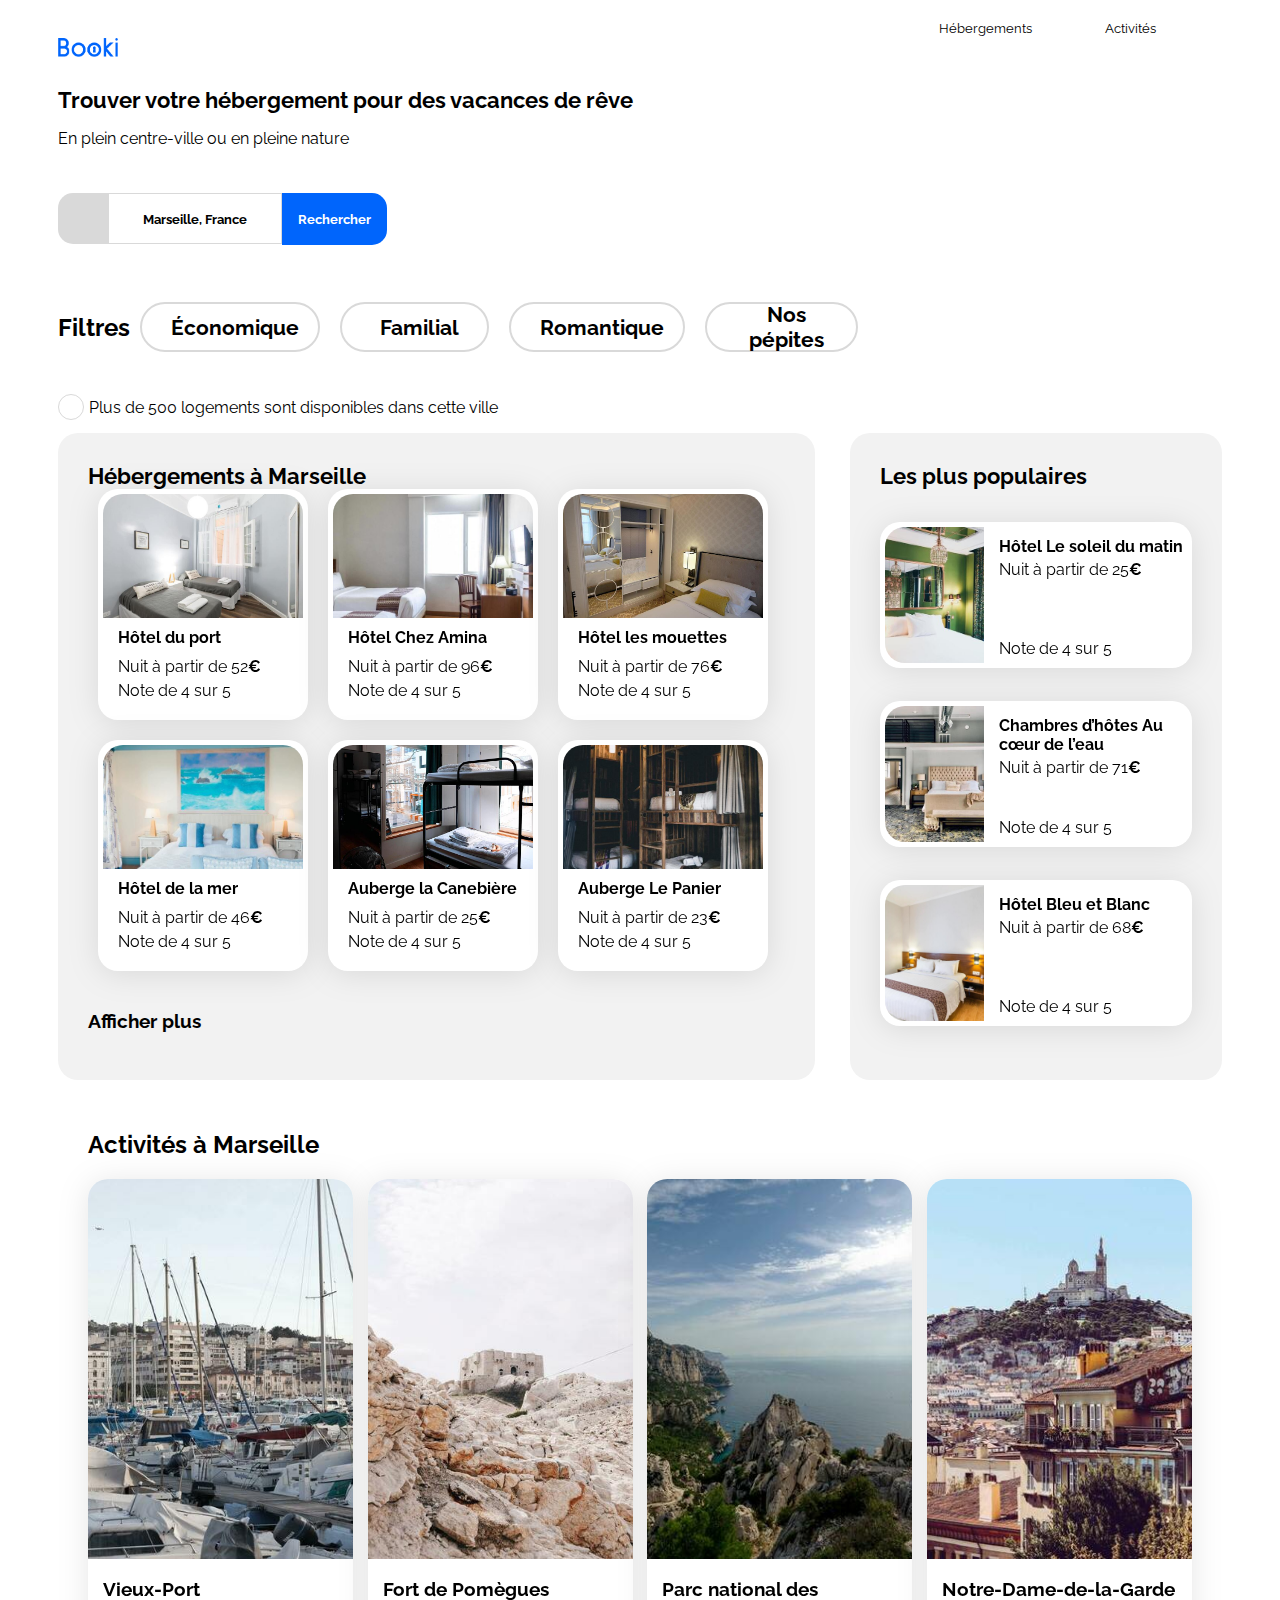
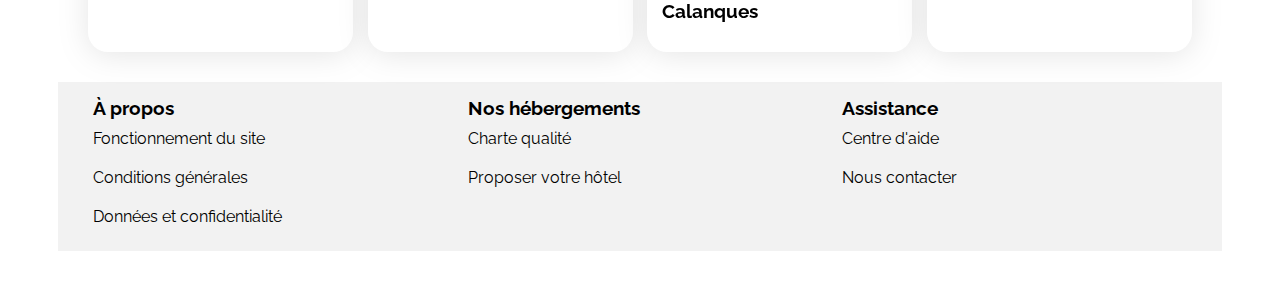
==== commit c4ccc63a: "UPDATE 05/03" ====
--- a/Projet 3/booki-starter-code-master/index.html
+++ b/Projet 3/booki-starter-code-master/index.html
@@ -41,7 +41,7 @@
                         <span class="logo-loc"><i class="fa-solid fa-location-dot"></i></span> <!-- Logo position -->
                         </label>
                         <input type="text" id="lieu" value="Marseille, France"/> <!-- Texte -->
-                        <button type="submit"><span class="text-button"><span>Rechercher</span></span></button> <!-- Bouton de recherche -->
+                        <div class="submit"><input type="submit" value='Rechercher'></div> <!-- Bouton de recherche -->
                     </form>
                 </div>
                 <div class="filterbar"> <!-- Ajout des filtres en 2 conteneurs pour le responsive mobile -->
--- a/Projet 3/booki-starter-code-master/css/style.css
+++ b/Projet 3/booki-starter-code-master/css/style.css
@@ -56,7 +56,7 @@
     height: 50%;
     width: 30%;
 
-    a {
+    div {
         display: flex;
         align-items: center;
         height: 100%;
@@ -118,17 +118,17 @@
         margin: 0;
     }
 
-    button {
+    .submit input {
         border-top-right-radius: 15px;
         border-bottom-right-radius: 15px;
         color: white;
         background-color: #0065FC;
         border-color: #0065FC;
         border-style: none;
-        padding: 15px 16px;
-    }
-
-    button:hover {
+        padding: 18px 16px;
+    }
+
+    .submit input:hover {
         cursor: pointer;
     }
 
@@ -182,9 +182,14 @@
         width: 100%;
     }
 
-    #button-container {
-        display: flex;
-        width: 100%;
+    .button-container {
+        display: flex;
+        width: 100%;
+
+        .text-filter {
+            font-weight: bold;
+            font-size: 1.3rem;
+        }
     }
 
 }
@@ -482,7 +487,7 @@
         nav {
             width: 100%;
 
-            a {
+            div {
                 width: 50%;
                 justify-content: center;
             }
@@ -505,28 +510,39 @@
         form {
             justify-content: center;
 
-            button {
-                border-radius: 15px;
-                position: relative;
-                left: -10px;
+            /****** Disparition du texte rechercher sur le bouton ***********/
+            .submit input {
+                visibility: hidden;
             }
-        }
-
-        /****** Disparition du texte rechercher sur le bouton ***********/
-        .text-button span {
-            font-size: 30px;
-            display: inline-block;
-            text-indent: -999em;
-        }
+
+        }
+
+
 
         /****** Apparition du logo loupe sur le bouton ***********/
-        .text-button:after {
+        .submit:after {
             font-family: "FontAwesome";
             display: block;
             content: "\f002";
             text-indent: 0;
             position: relative;
-            top: -30px;
+            top: -33px;
+        }
+
+        .submit {
+            border-radius: 15px;
+            position: relative;
+            left: -15px;
+            padding: 0 20px;
+            height: 52px;
+            color: white;
+            background-color: #0065FC;
+            border-color: #0065FC;
+            width: 15px;
+        }
+
+        .submit:hover {
+            cursor: pointer;
         }
     }
 
